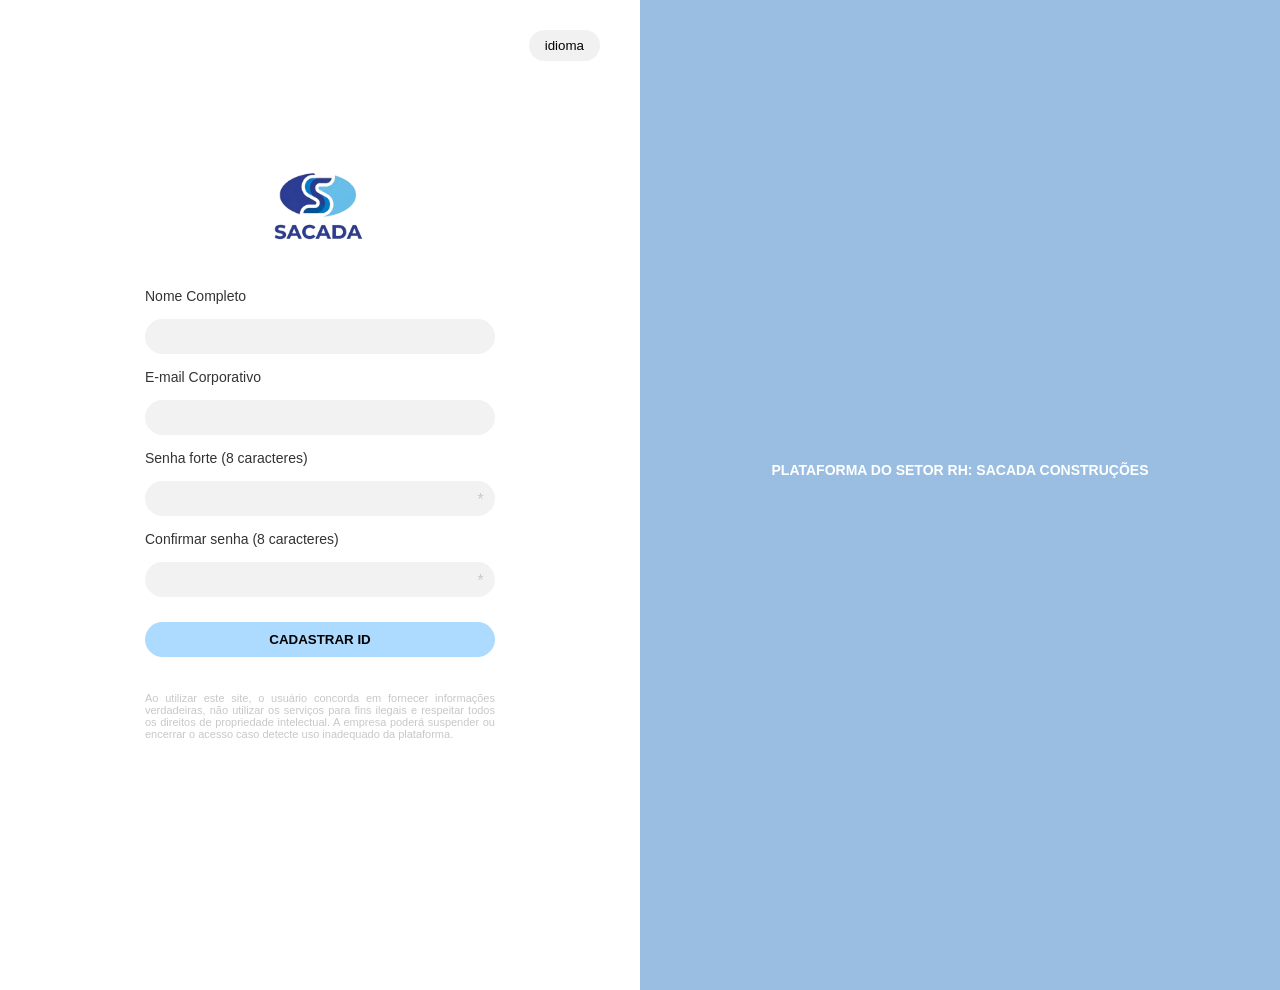
==== Sacada_que eu fiz/index.html @ 95325e7c "Renomeado o arquivo principal para index.html para o GitHub Pages" ====
<!DOCTYPE html>
<html lang="en">
<head>
    <link rel="stylesheet" href="css_sacada/Cadastre-se.css">
    <meta charset="UTF-8">
    <meta name="viewport" content="width=device-width, initial-scale=1.0">
    <title>SacadaSITC</title>
<body>
  <div class="left-side">
    <img src="img/Sacadalogo.png" alt="Logo SACADA">
    <button class="language-btn">idioma</button>

    <form>
      <label for="empresa">Nome Completo</label>
      <input type="text" id="foto_nome" placeholder="">

      <label for="email">E-mail Corporativo</label>
      <input type="email" id="email" placeholder="">

      <label for="senha">Senha forte (8 caracteres)</label>
      <div class="password-container">
        <input type="password" id="senha" placeholder="">
        <i>*</i>
      </div>
            <label for="confirmarsenha">Confirmar senha (8 caracteres)</label>
      <div class="password-container">
        <input type="password" id="senha" placeholder="">
        <i>*</i>
      </div>

      <button type="submit" class="btn-acessar">CADASTRAR ID</button>
 
      </p>
    </form>

    <p class="terms">
      Ao utilizar este site, o usuário concorda em fornecer informações verdadeiras, 
      não utilizar os serviços para fins ilegais e respeitar todos os direitos de 
      propriedade intelectual. A empresa poderá suspender ou encerrar o acesso caso 
      detecte uso inadequado da plataforma.
    </p>
  </div>

  <div class="right-side">
    <h3>PLATAFORMA DO SETOR RH: SACADA CONSTRUÇÕES</h3>
  </div>

</body>
</html>
---- Sacada_que eu fiz/css_sacada/Cadastre-se.css ----
* {
      margin: 0;
      padding: 0;
      box-sizing: border-box;
      font-family: "Segoe UI", sans-serif;
    }

    body {
      height: 100vh;
      display: flex;
    }
    .left-side {
      width: 50%;
      display: flex;
      flex-direction: column;
      justify-content: center;
      align-items: center;
      background-color: #fff;
      padding: 40px;
      position: relative;
    }

    .left-side img {
      width: 120px;
      margin-bottom: 30px;
    }

    .language-btn {
      position: absolute;
      top: 30px;
      right: 40px;
      background-color: #f1f1f1;
      border: none;
      border-radius: 20px;
      padding: 8px 16px;
      cursor: pointer;
    }

    form {
      width: 80%;
      max-width: 350px;
      display: flex;
      flex-direction: column;
      gap: 15px;
    }

    label {
      font-size: 14px;
      color: #333;
    }

    input {
      width: 100%;
      padding: 10px;
      border: none;
      border-radius: 20px;
      background-color: #f2f2f2;
      outline: none;
    }

    .password-container {
      position: relative;
    }

    .password-container i {
      position: absolute;
      right: 12px;
      top: 10px;
      cursor: pointer;
      color: #c8c8c8;
    }

    .btn-acessar {
      margin-top: 10px;
      background-color: #addbff;
      border: none;
      border-radius: 20px;
      padding: 10px;
      cursor: pointer;
      font-weight: bold;
    }

    .terms {
      margin-top: 20px;
      font-size: 11px;
      color: #c8c8c8;
      width: 80%;
      max-width: 350px;
      text-align: justify;
    }

    .right-side {
      width: 50%;
      background-color: #9ABEE2;
      display: flex;
      flex-direction: column;
      align-items: center;
      justify-content: center;
      position: relative;
      color: white;
      height: 110%;
    }

    .right-side h3 {
      text-align: center;
      font-size: 14px;
      margin-bottom: 50px;
    }

    .role-btn {
      background-color: #addbff;
      border: none;
      border-radius: 20px;
      width: 250px;
      padding: 15px;
      margin: 10px 0;
      color: white;
      font-weight: 500;
      cursor: pointer;
    }

    .logo-bottom {
      position: absolute;
      bottom: 40px;
    }

    .logo-bottom img {
      width: 90px;
    }
    .register-text {
  margin-top: 10px;
  font-size: 13px;
  color: #555;
  text-align: center;
}

.register-link {
  color: #677BAB;
  font-weight: bold;
  text-decoration: none;
  margin-left: 5px;
}

.register-link:hover {
  text-decoration: underline;
}
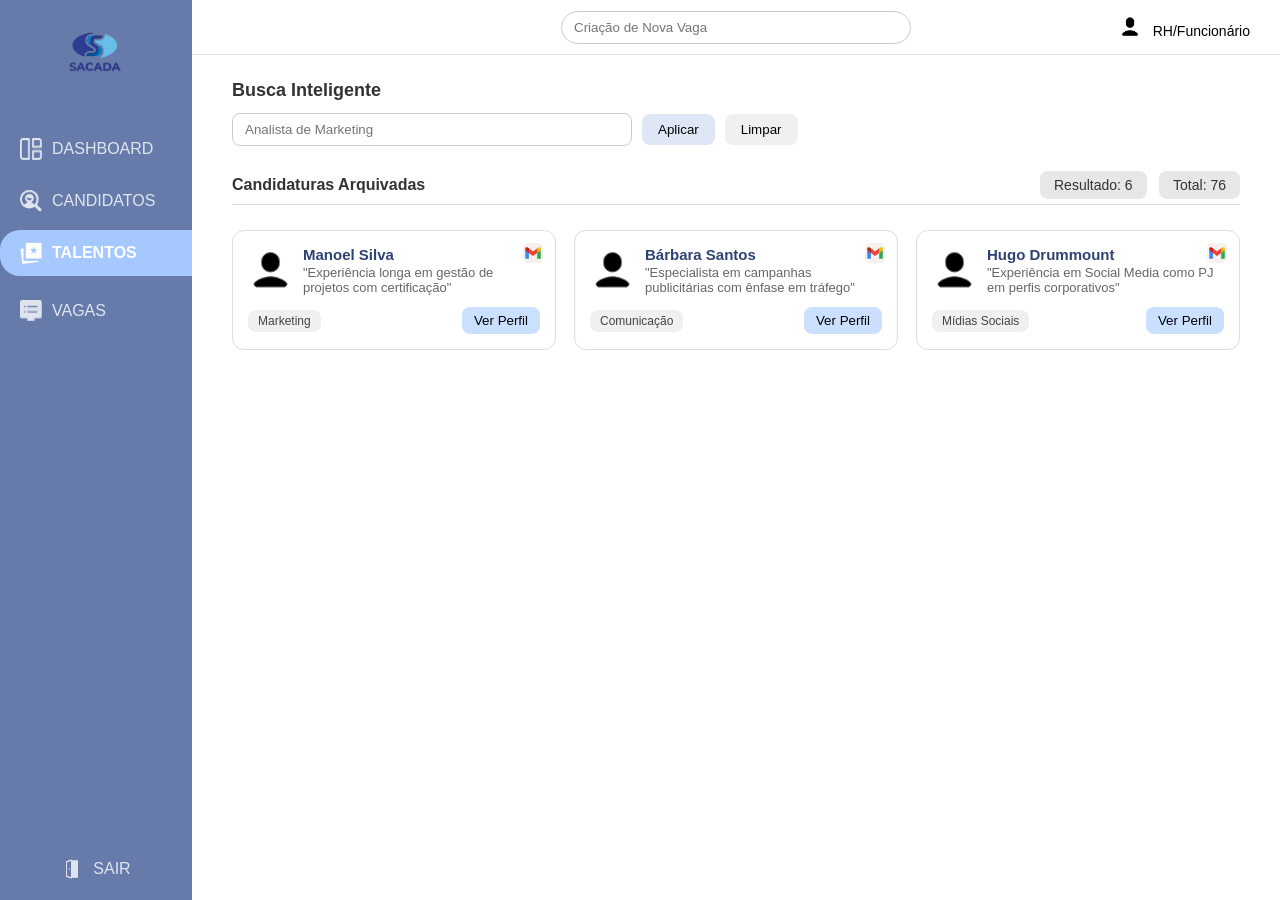
==== commit 5f40c5b0: "Corrigindo nome de arquivo principal para index.html" ====
--- a/Sacada_que eu fiz/index.html
+++ b/Sacada_que eu fiz/index.html
@@ -1,49 +1,230 @@
 <!DOCTYPE html>
-<html lang="en">
-<head>
-    <link rel="stylesheet" href="css_sacada/Cadastre-se.css">
-    <meta charset="UTF-8">
-    <meta name="viewport" content="width=device-width, initial-scale=1.0">
-    <title>SacadaSITC</title>
-<body>
-  <div class="left-side">
-    <img src="img/Sacadalogo.png" alt="Logo SACADA">
-    <button class="language-btn">idioma</button>
-
-    <form>
-      <label for="empresa">Nome Completo</label>
-      <input type="text" id="foto_nome" placeholder="">
-
-      <label for="email">E-mail Corporativo</label>
-      <input type="email" id="email" placeholder="">
-
-      <label for="senha">Senha forte (8 caracteres)</label>
-      <div class="password-container">
-        <input type="password" id="senha" placeholder="">
-        <i>*</i>
-      </div>
-            <label for="confirmarsenha">Confirmar senha (8 caracteres)</label>
-      <div class="password-container">
-        <input type="password" id="senha" placeholder="">
-        <i>*</i>
-      </div>
-
-      <button type="submit" class="btn-acessar">CADASTRAR ID</button>
+<html lang="pt-BR">
+  <head>
+    <meta charset="UTF-8" />
+    <meta name="viewport" content="width=device-width, initial-scale=1.0" />
+    <title>SACADA - Candidatos</title>
+    <link rel="stylesheet" href="css_sacada/bancodetalentosestilo.css" />
+  </head>
+
+  <body>
+    <div class="container">
  
-      </p>
-    </form>
-
-    <p class="terms">
-      Ao utilizar este site, o usuário concorda em fornecer informações verdadeiras, 
-      não utilizar os serviços para fins ilegais e respeitar todos os direitos de 
-      propriedade intelectual. A empresa poderá suspender ou encerrar o acesso caso 
-      detecte uso inadequado da plataforma.
-    </p>
+      <aside class="barra_lateral">
+        <div class="logo">
+          <img src="img/Sacadalogo.png" alt="Logo SACADA" />
+        </div>
+
+        <ul class="lista_lateral">
+          <li>
+            <a href="dashboard.html">
+            <img src="img/dashboard.png" alt="Dashboard" />
+            DASHBOARD
+            </a>
+          </li>
+          <li>
+            <a href="candidatos.html">
+            <img src="img/candidatos.png" alt="Candidatos" />
+            CANDIDATOS
+            </a>
+          </li>
+          <li class="ativo">
+            <a href="talentos.html">
+            <img src="img/talentos.png" alt="Talentos" />
+            TALENTOS
+            </a>
+          </li>
+          <a href="vagas.html">
+          <li>
+            <img src="img/vagas.png" alt="Vagas" />
+            VAGAS
+          </a>
+          </li>
+        </ul>
+
+        <div class="sair">
+          <img src="img/sair.png" alt="Sair" />
+          SAIR
+        </div>
+      </aside>
+
+      
+      <main class="conteudo">
+        <header class="topo">
+  <input type="text" placeholder="Criação de Nova Vaga" />
+  <div class="perfil">
+    <img src="img/user.png" alt="Usuário" />
+    <span>RH/Funcionário</span>
   </div>
-
-  <div class="right-side">
-    <h3>PLATAFORMA DO SETOR RH: SACADA CONSTRUÇÕES</h3>
+</header>
+
+        <section class="gerenciamento">
+          <h2>Busca Inteligente</h2>
+
+          <div class="busca">
+            <input type="text" placeholder="Analista de Marketing" />
+            <button>Aplicar</button>
+            <button class="limpar">Limpar</button>
+          </div>
+
+          <div class="info_resultados">
+            <h3>Candidaturas Arquivadas</h3>
+            <div class="contadores">
+              <span>Resultado: 6</span>
+              <span>Total: 76</span>
+            </div>
+          </div>
+
+          <div class="cards_candidatos">
+            <div class="card">
+              <div class="foto_nome">
+                <img src="img/user.png" alt="Candidato" />
+                <div>
+                  <h4>Manoel Silva</h4>
+                  <p>"Experiência longa em gestão de projetos com certificação"</p>
+                </div>
+              </div>
+              <div class="area_botao">
+                <span class="area">Marketing</span>
+                <button>Ver Perfil</button>
+              </div>
+              <img src="img/gmail.png" alt="Gmail" class="icone_gmail" />
+            </div>
+
+            <div class="card">
+              <div class="foto_nome">
+                <img src="img/user.png" alt="Candidato" />
+                <div>
+                  <h4>Bárbara Santos</h4>
+                  <p>"Especialista em campanhas publicitárias com ênfase em tráfego"</p>
+                </div>
+              </div>
+              <div class="area_botao">
+                <span class="area">Comunicação</span>
+                <button>Ver Perfil</button>
+              </div>
+              <img src="img/gmail.png" alt="Gmail" class="icone_gmail" />
+            </div>
+
+            <div class="card">
+              <div class="foto_nome">
+                <img src="img/user.png" alt="Candidato" />
+                <div>
+                  <h4>Hugo Drummount</h4>
+                  <p>"Experiência em Social Media como PJ em perfis corporativos"</p>
+                </div>
+              </div>
+              <div class="area_botao">
+                <span class="area">Mídias Sociais</span>
+               <button>Ver Perfil</button>
+              </div>
+              <img src="img/gmail.png" alt="Gmail" class="icone_gmail" />
+            </div>
+          </div>
+        </section>
+      </main>
+    </div>
+  <div id="modal_perfil" class="modal">
+  <div class="modal_conteudo">
+    <span class="fechar">&times;</span>
+    <h2>PERFIL: MANOEL SILVA</h2>
+    <p class="cargo_area">Candidato / Marketing • Pontuação: <strong>95%</strong></p>
+
+    <div class="dados">
+      <h3>DADOS</h3>
+      <div class="info_dados">
+        <p>
+          <img src="img/gmail.png" alt="Gmail" />
+          manoelbandreira23@gmail.com
+        </p>
+        <p>
+          <img src="img/whatsapp.png" alt="Whatsapp" />
+          (31) 9 3433-342
+        </p>
+        <p>
+          <img src="img/linkedin.png" alt="LinkedIn" />
+          <a href="https://br.linkedin.com/in/manoel-silva" target="_blank">
+            https://br.linkedin.com/in/manoel-silva
+          </a>
+        </p>
+      </div>
+    </div>
+
+    <div class="habilidades">
+      <h3>HABILIDADES / COMPETÊNCIAS</h3>
+      <div class="lista_habilidades">
+        <span>Superior Completo</span>
+        <span>Pós em Publicidade</span>
+        <span>MBA em Marketing</span>
+      </div>
+    </div>
+
+    <div class="botoes_modal">
+      <button class="azul">Agendar Entrevista</button>
+    </div>
   </div>
-
-</body>
+</div>
+<div id="modal_entrevista" class="modal">
+  <div class="modal_conteudo grande">
+    <span class="fechar fechar-entrevista">&times;</span>
+    <h2>AGENDAR ENTREVISTA: MANOEL SILVA</h2>
+    <p class="cargo_area">Candidato / Marketing • Pontuação: <strong>95%</strong></p>
+
+    <div class="formulario_entrevista">
+      <div class="grupo_form">
+        <label>Vaga</label>
+        <input type="text" value="Analista de Marketing" readonly />
+      </div>
+
+      <div class="grupo_form">
+        <label>Data da Entrevista</label>
+        <input type="date" />
+      </div>
+
+      <div class="grupo_form">
+        <label>Modalidade</label>
+        <select>
+          <option>Online</option>
+          <option>Presencial</option>
+        </select>
+      </div>
+
+      <div class="grupo_form">
+        <label>Local / Link</label>
+        <select>
+          <option>Google Meet</option>
+          <option>Microsoft Teams</option>
+          <option>Zoom</option>
+        </select>
+      </div>
+
+      <div class="grupo_form">
+        <label>Recrutador Responsável</label>
+        <input type="text" value="Juliana Gomes" readonly />
+      </div>
+
+      <div class="email_template">
+        <strong>Template de E-mail</strong>
+        <textarea rows="6" readonly>
+Prezado(a) [Nome], ficamos interessados em seu perfil e gostaríamos de convidar para nossa entrevista!
+
+Data: [__/__/____]
+Formato: [Online]
+Local: [Google Meet]
+
+Atenciosamente, 
+Equipe RH - SACADA Construções
+        </textarea>
+      </div>
+
+      <div class="botoes_modal">
+        <button class="azul">Enviar E-mail</button>
+        <button class="cinza btn_cancelar">Cancelar</button>
+      </div>
+    </div>
+  </div>
+</div>
+
+<script src="js_sacada/modal_perfilbanco.js"></script>
+  </body>
 </html>
--- a/Sacada_que eu fiz/css_sacada/bancodetalentosestilo.css
+++ b/Sacada_que eu fiz/css_sacada/bancodetalentosestilo.css
@@ -0,0 +1,501 @@
+* {
+  margin: 0;
+  padding: 0;
+  box-sizing: border-box;
+  font-family: 'Segoe UI', sans-serif;
+}
+
+body {
+  background-color: #f8f9fb;
+}
+
+.container {
+  display: flex;
+  height: 100vh;
+}
+.barra_lateral {
+  width: 15%;
+  background-color: #677BAB;
+  display: flex;
+  flex-direction: column;
+  align-items: center;
+  padding-top: 25px;
+  position: fixed;
+  height: 100vh;
+}
+.lista_lateral a {
+  text-decoration: none;
+  color: inherit; 
+  display: flex;
+  align-items: center;
+  gap: 10px;
+}
+
+.logo {
+  display: flex;
+  flex-direction: column;
+  align-items: center;
+  margin-bottom: 30px;
+}
+
+.logo img {
+  width: 70px;
+  margin-bottom: 8px;
+}
+
+.logo h2 {
+  color: white;
+  font-weight: 600;
+  font-size: 18px;
+}
+.lista_lateral {
+  list-style: none;
+  width: 100%;
+}
+
+.lista_lateral li {
+  color: white;
+  opacity: 0.8;
+  padding: 12px 20px;
+  margin: 6px 0;
+  display: flex;
+  align-items: center;
+  gap: 12px;
+  cursor: pointer;
+  transition: 0.3s;
+}
+
+.lista_lateral li img {
+  width: 22px;
+  height: 22px;
+}
+
+.lista_lateral li:hover {
+  opacity: 1;
+  background-color: #677BAB;
+  border-radius: 20px 0 0 20px;
+}
+
+.lista_lateral li.ativo {
+  background-color: #a5c8ff;
+  color: #ffffff;
+  font-weight: 600;
+  border-radius: 20px 0 0 20px;
+  opacity: 1;
+}
+.sair {
+  margin-top: auto;
+  padding-bottom: 20px;
+  color: white;
+  opacity: 0.8;
+  display: flex;
+  align-items: center;
+  gap: 10px;
+  cursor: pointer;
+  transition: 0.3s;
+}
+
+.sair img {
+  width: 22px;
+  height: 22px;
+}
+
+.sair:hover {
+  opacity: 1;
+}
+.conteudo {
+  flex: 1;
+  background-color: #fff;
+  margin-left: 15%;
+}
+
+.topo {
+  position: relative;
+  display: flex;
+  align-items: center;
+  justify-content: flex-end;
+  padding: 15px 30px;
+  border-bottom: 1px solid #e5e5e5;
+}
+.topo input {
+  position: absolute;
+  left: 50%;
+  transform: translateX(-50%);
+  width: 350px;
+  padding: 8px 12px;
+  border: 1px solid #ccc;
+  border-radius: 20px;
+  outline: none;
+}
+
+.perfil {
+  display: flex;
+  align-items: flex-end;
+  gap: 8px;
+  font-size: 14px;
+  color: #000;
+}
+
+.perfil img {
+  width: 30px;
+  height: 24px;
+}
+
+.gerenciamento {
+  padding: 25px 40px;
+}
+
+.gerenciamento h2 {
+  font-size: 18px;
+  margin-bottom: 12px;
+  color: #333;
+}
+
+.busca {
+  display: flex;
+  align-items: center;
+  gap: 10px;
+  margin-bottom: 30px;
+}
+
+.busca input {
+  flex: 1;
+  max-width: 400px;
+  padding: 8px 12px;
+  border: 1px solid #ccc;
+  border-radius: 8px;
+  outline: none;
+}
+
+.busca button {
+  padding: 8px 16px;
+  border: none;
+  border-radius: 8px;
+  background-color: #dfe6f5;
+  cursor: pointer;
+  transition: 0.3s;
+  font-weight: 500;
+}
+
+.busca button:hover {
+  background-color: #c9d9f0;
+}
+
+.busca .limpar {
+  background-color: #f0f0f0;
+}
+
+.busca .limpar:hover {
+  background-color: #e2e2e2;
+}
+
+.info_resultados {
+  display: flex;
+  justify-content: space-between;
+  align-items: center;
+  margin-bottom: 25px;
+  border-bottom: 1px solid #ddd;
+  padding-bottom: 10px;
+}
+
+.info_resultados h3 {
+  font-size: 16px;
+  color: #333;
+}
+
+.contadores span {
+  background-color: #e7e7e7;
+  padding: 6px 14px;
+  border-radius: 8px;
+  font-size: 14px;
+  color: #333;
+  margin-left: 8px;
+}
+
+.cards_candidatos {
+  display: grid;
+  grid-template-columns: repeat(auto-fit, minmax(270px, 1fr));
+  gap: 18px;
+}
+
+.card {
+  background-color: #fff;
+  border: 1px solid #ddd;
+  border-radius: 12px;
+  padding: 15px;
+  position: relative;
+  transition: 0.3s;
+}
+
+.card:hover {
+  box-shadow: 0 3px 10px rgba(0, 0, 0, 0.1);
+}
+
+.foto_nome {
+  display: flex;
+  align-items: center;
+  gap: 10px;
+}
+
+.foto_nome img {
+  width: 45px;
+  height: 45px;
+  border-radius: 50%;
+  object-fit: cover;
+}
+
+.foto_nome h4 {
+  font-size: 15px;
+  color: #2e4372;
+  margin-bottom: 2px;
+}
+
+.foto_nome p {
+  font-size: 13px;
+  color: #666;
+}
+
+.area_botao {
+  display: flex;
+  align-items: center;
+  justify-content: space-between;
+  margin-top: 12px;
+}
+
+.area {
+  background-color: #f0f0f0;
+  padding: 4px 10px;
+  border-radius: 8px;
+  font-size: 12px;
+  color: #444;
+}
+
+.area_botao button {
+  background-color: #cbe0ff;
+  border: none;
+  border-radius: 8px;
+  padding: 6px 12px;
+  cursor: pointer;
+  transition: 0.3s;
+  font-weight: 500;
+}
+
+.area_botao button:hover {
+  background-color: #aacbff;
+}
+
+.icone_gmail {
+  position: absolute;
+  right: 12px;
+  top: 12px;
+  width: 20px;
+}
+.modal {
+  display: none;
+  position: fixed;
+  z-index: 999;
+  left: 0;
+  top: 0;
+  width: 100%;
+  height: 100%;
+  background-color: rgba(0, 0, 0, 0.4);
+  justify-content: center;
+  align-items: center;
+}
+
+.modal_conteudo {
+  background-color: #fff;
+  border-radius: 12px;
+  padding: 25px 35px;
+  width: 450px;
+  position: relative;
+  box-shadow: 0 5px 20px rgba(0, 0, 0, 0.2);
+  animation: aparecer 0.3s ease;
+}
+
+@keyframes aparecer {
+  from { opacity: 0; transform: scale(0.9); }
+  to { opacity: 1; transform: scale(1); }
+}
+
+.fechar {
+  position: absolute;
+  right: 15px;
+  top: 10px;
+  font-size: 26px;
+  cursor: pointer;
+  color: #555;
+  transition: 0.3s;
+  font-weight: bold;
+}
+
+.fechar:hover {
+  color: #000;
+  transform: scale(1.1);
+}
+
+.modal_conteudo h2 {
+  font-size: 18px;
+  color: #333;
+  margin-bottom: 4px;
+  text-align: center;
+}
+
+.cargo_area {
+  font-size: 14px;
+  color: #666;
+  margin-bottom: 20px;
+  text-align: center;
+}
+
+.dados {
+  background-color: #f3f4f6;
+  padding: 12px;
+  border-radius: 8px;
+  margin-bottom: 20px;
+}
+
+.dados h3 {
+  font-size: 15px;
+  color: #333;
+  margin-bottom: 8px;
+  text-align: center;
+}
+
+.info_dados p {
+  display: flex;
+  align-items: center;
+  gap: 8px;
+  font-size: 14px;
+  color: #333;
+  margin: 6px 0;
+}
+
+.info_dados img {
+  width: 20px;
+  height: 20px;
+}
+
+.info_dados a {
+  color: #3e8cde;
+  text-decoration: none;
+}
+
+.info_dados a:hover {
+  text-decoration: underline;
+}
+
+.habilidades h3 {
+  text-align: center;
+  font-size: 15px;
+  color: #333;
+  margin-bottom: 10px;
+}
+
+.lista_habilidades {
+  display: flex;
+  flex-direction: column;
+  align-items: center;
+  gap: 8px;
+  margin-bottom: 25px;
+}
+
+.lista_habilidades span {
+  background-color: #f2f2f2;
+  padding: 6px 12px;
+  border-radius: 8px;
+  font-size: 13px;
+}
+
+.botoes_modal {
+  display: flex;
+  justify-content: space-between;
+  gap: 10px;
+}
+
+.botoes_modal button {
+  flex: 1;
+  border: none;
+  border-radius: 8px;
+  padding: 10px;
+  font-size: 14px;
+  cursor: pointer;
+  transition: 0.3s;
+  color: white;
+  font-weight: 600;
+}
+
+.botoes_modal .azul {
+  background-color: #3e8cde;
+}
+
+.botoes_modal .azul:hover {
+  background-color: #3376be;
+}
+
+.botoes_modal .cinza {
+  background-color: #8b9bb4;
+}
+
+.botoes_modal .cinza:hover {
+  background-color: #7a8aa2;
+}
+.modal_conteudo.grande {
+  width: 600px;
+  padding: 30px 40px;
+}
+
+.formulario_entrevista {
+  display: flex;
+  flex-direction: column;
+  gap: 15px;
+}
+
+.grupo_form {
+  display: flex;
+  flex-direction: column;
+}
+
+.grupo_form label {
+  font-weight: 600;
+  font-size: 14px;
+  margin-bottom: 5px;
+  color: #333;
+}
+
+.grupo_form input,
+.grupo_form select {
+  padding: 8px;
+  border-radius: 6px;
+  border: 1px solid #c8c8c8;
+  outline: none;
+}
+
+.email_template {
+  background-color: #f3f4f6;
+  padding: 12px;
+  border-radius: 8px;
+}
+
+.email_template strong {
+  display: block;
+  margin-bottom: 6px;
+  color: #333;
+}
+
+.email_template textarea {
+  width: 100%;
+  border: none;
+  background-color: transparent;
+  resize: none;
+  font-size: 13px;
+  color: #333;
+}
+
+.btn_cancelar {
+  background-color: #8b9bb4;
+}
+
+.btn_cancelar:hover {
+  background-color: #7a8aa2;
+}
